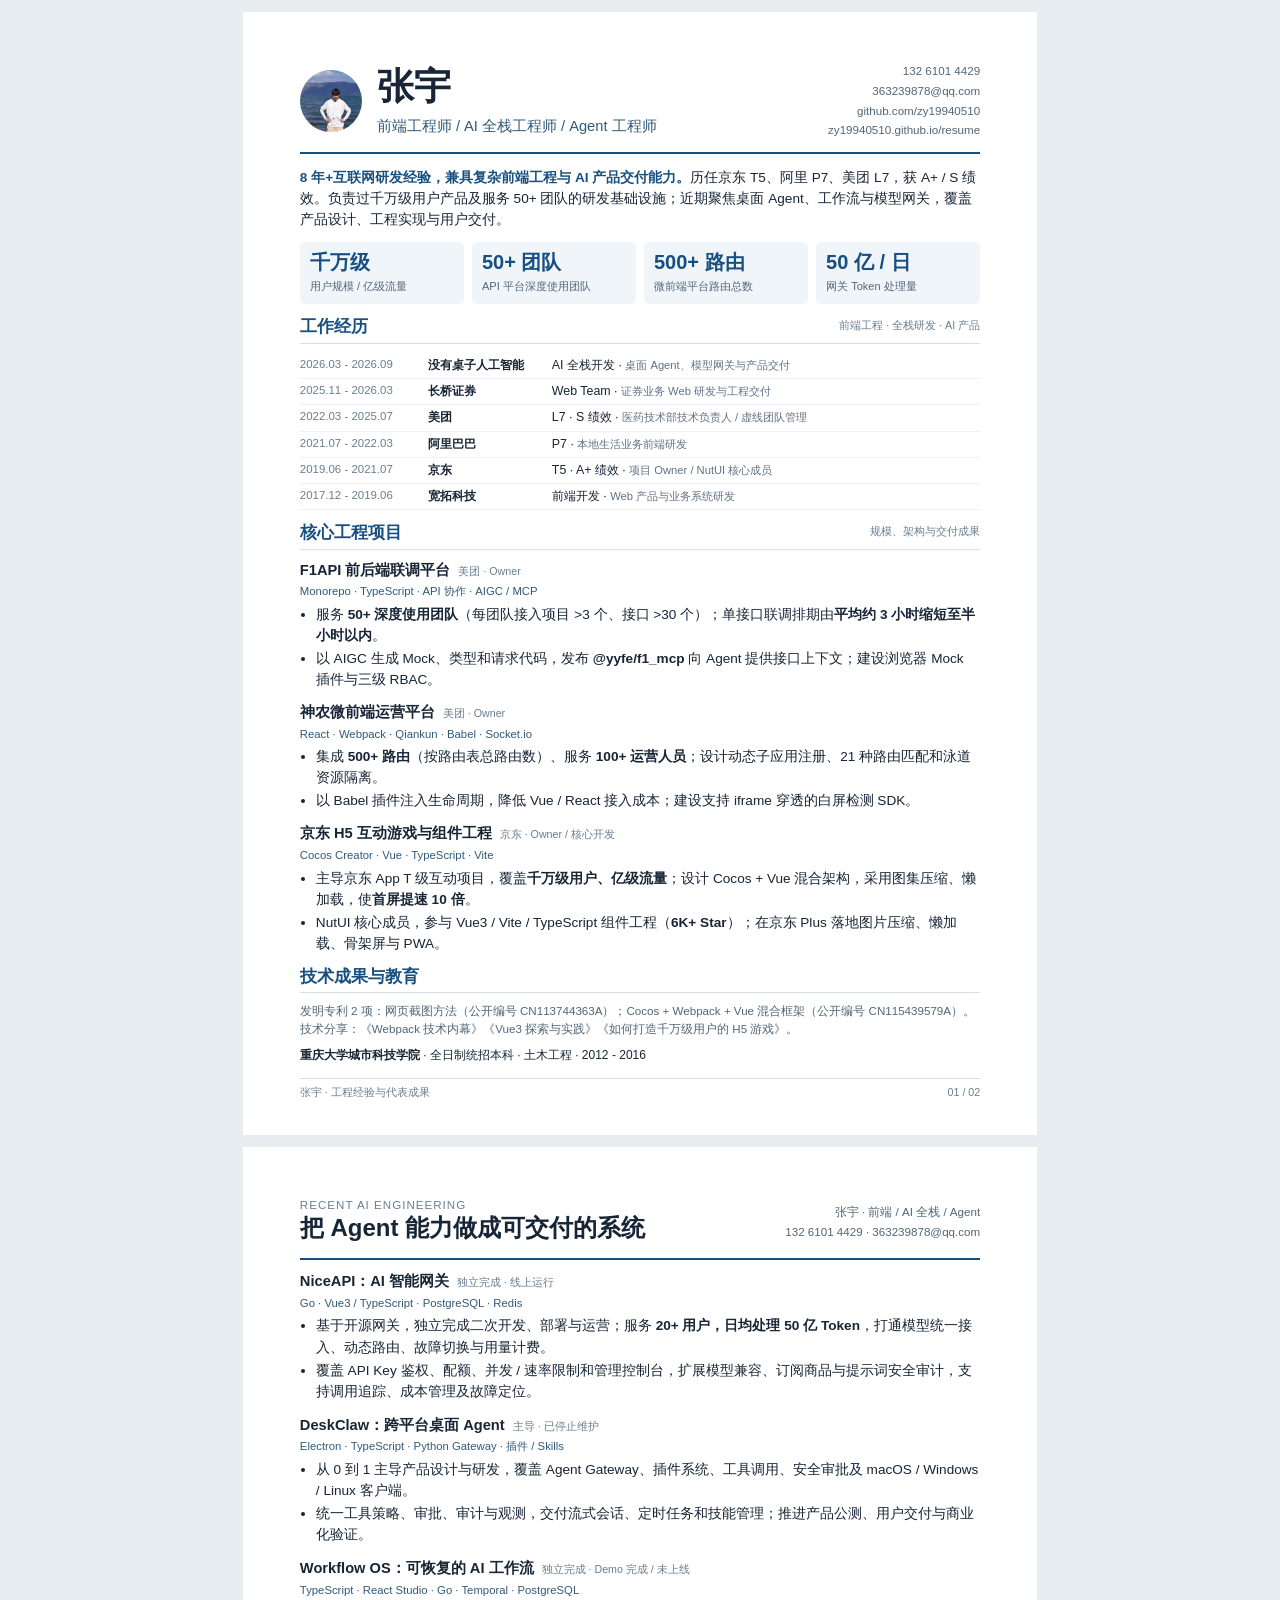
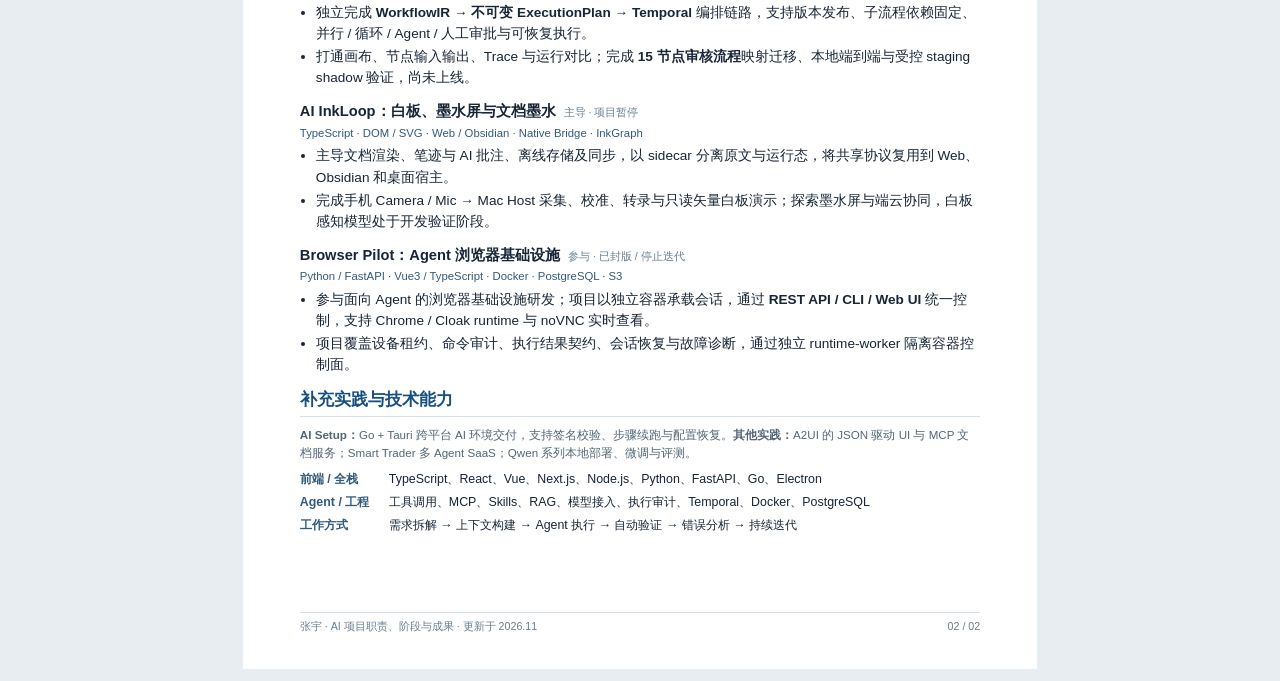
==== resume-print.html @ d7cc97cc "Update resume with confirmed AI project ownership and outcomes" ====
<!doctype html><html lang="zh-CN"><head><meta charset="utf-8"><meta name="viewport" content="width=device-width,initial-scale=1"><title>张宇｜前端 · AI全栈 · Agent 工程师</title><style>
@page{size:A4;margin:0}*{box-sizing:border-box}body{margin:0;background:#e8edf2;color:#172536;font-family:-apple-system,BlinkMacSystemFont,"PingFang SC","Microsoft YaHei",sans-serif;font-size:10.2pt;line-height:1.55}a{color:inherit;text-decoration:none}.page{width:210mm;height:297mm;padding:13mm 15mm 12mm;background:white;position:relative;margin:12px auto;overflow:hidden}header{display:flex;justify-content:space-between;align-items:center;border-bottom:2px solid #174f80;padding-bottom:12px}.identity{display:flex;align-items:center;gap:15px}.portrait{width:62px;height:62px;border-radius:50%;object-fit:cover}h1{font-size:28pt;line-height:1.2;margin:0 0 6px}header p{margin:0;color:#315a7b;font-size:11pt}.contacts{text-align:right;font-size:8.7pt;line-height:1.7;color:#526678}.summary{margin:13px 0 11px}.summary strong{color:#174f80}.metrics{display:grid;grid-template-columns:repeat(4,1fr);gap:8px;margin:12px 0}.metric{padding:8px 10px;border-radius:5px;background:#f0f5fa}.metric b{display:block;font-size:15pt;color:#174f80;line-height:1.25}.metric span{font-size:8.3pt;color:#526678}h2{font-size:12.5pt;color:#174f80;border-bottom:1px solid #d5e0e9;padding-bottom:5px;margin:12px 0 9px;line-height:1.3}h2 span{font-size:8pt;font-weight:400;float:right;color:#687e91;padding-top:3px}.career{width:100%;border-collapse:collapse;font-size:9.3pt}.career td{padding:3px 0;vertical-align:top;border-bottom:1px solid #eef2f6}.career td:first-child{width:128px;color:#687e91;font-size:8.6pt}.career td:nth-child(2){width:124px;font-weight:600}.career small{font-size:8.4pt;color:#617184}.project{margin:10px 0 12px;break-inside:avoid}.project h3{font-size:11pt;margin:0 0 3px;line-height:1.4}.tag{font-size:8pt;font-weight:400;color:#687e91;margin-left:8px}.stack{font-size:8.5pt;color:#315a7b;margin:1px 0 3px}ul{padding-left:16px;margin:3px 0 0}li{margin:2px 0}.note{font-size:8.7pt;color:#526678;margin:8px 0}.compact{margin-top:8px}.compact p{margin:3px 0}.footer{position:absolute;bottom:9mm;left:15mm;right:15mm;border-top:1px solid #d5e0e9;padding-top:5px;font-size:8pt;color:#687e91;display:flex;justify-content:space-between}.p2 header{padding-bottom:10px}.p2 h1{font-size:18pt}.p2 .project{margin:11px 0 13px}.p2 h2{margin-top:14px}.skillrow{display:flex;gap:10px;margin:4px 0;font-size:9.3pt}.skillrow b{min-width:79px;color:#315a7b}.label{font-size:8.7pt;letter-spacing:1px;color:#687e91}.education{font-size:9pt;margin:5px 0}@media print{body{background:white}.page{margin:0;break-after:page}.page:last-child{break-after:auto}}</style></head><body>
<section class="page"><header><div class="identity"><img class="portrait" src="assets/zhang-yu.jpg" alt="张宇"><div><h1>张宇</h1><p>前端工程师 / AI 全栈工程师 / Agent 工程师</p></div></div><div class="contacts">132 6101 4429<br>363239878@qq.com<br><a href="https://github.com/zy19940510">github.com/zy19940510</a><br><a href="https://zy19940510.github.io/resume">zy19940510.github.io/resume</a></div></header>
<p class="summary"><strong>8 年+互联网研发经验，兼具复杂前端工程与 AI 产品交付能力。</strong>历任京东 T5、阿里 P7、美团 L7，获 A+ / S 绩效。负责过千万级用户产品及服务 50+ 团队的研发基础设施；近期聚焦桌面 Agent、工作流与模型网关，覆盖产品设计、工程实现与用户交付。</p>
<div class="metrics"><div class="metric"><b>千万级</b><span>用户规模 / 亿级流量</span></div><div class="metric"><b>50+ 团队</b><span>API 平台深度使用团队</span></div><div class="metric"><b>500+ 路由</b><span>微前端平台路由总数</span></div><div class="metric"><b>50 亿 / 日</b><span>网关 Token 处理量</span></div></div>
<h2>工作经历 <span>前端工程 · 全栈研发 · AI 产品</span></h2><table class="career"><tr><td>2026.03 - 2026.09</td><td>没有桌子人工智能</td><td>AI 全栈开发 · <small>桌面 Agent、模型网关与产品交付</small></td></tr><tr><td>2025.11 - 2026.03</td><td>长桥证券</td><td>Web Team · <small>证券业务 Web 研发与工程交付</small></td></tr><tr><td>2022.03 - 2025.07</td><td>美团</td><td>L7 · S 绩效 · <small>医药技术部技术负责人 / 虚线团队管理</small></td></tr><tr><td>2021.07 - 2022.03</td><td>阿里巴巴</td><td>P7 · <small>本地生活业务前端研发</small></td></tr><tr><td>2019.06 - 2021.07</td><td>京东</td><td>T5 · A+ 绩效 · <small>项目 Owner / NutUI 核心成员</small></td></tr><tr><td>2017.12 - 2019.06</td><td>宽拓科技</td><td>前端开发 · <small>Web 产品与业务系统研发</small></td></tr></table>
<h2>核心工程项目 <span>规模、架构与交付成果</span></h2><article class="project"><h3>F1API 前后端联调平台<span class="tag">美团 · Owner</span></h3><p class="stack">Monorepo · TypeScript · API 协作 · AIGC / MCP</p><ul><li>服务 <b>50+ 深度使用团队</b>（每团队接入项目 >3 个、接口 >30 个）；单接口联调排期由<b>平均约 3 小时缩短至半小时以内</b>。</li><li>以 AIGC 生成 Mock、类型和请求代码，发布 <b>@yyfe/f1_mcp</b> 向 Agent 提供接口上下文；建设浏览器 Mock 插件与三级 RBAC。</li></ul></article><article class="project"><h3>神农微前端运营平台<span class="tag">美团 · Owner</span></h3><p class="stack">React · Webpack · Qiankun · Babel · Socket.io</p><ul><li>集成 <b>500+ 路由</b>（按路由表总路由数）、服务 <b>100+ 运营人员</b>；设计动态子应用注册、21 种路由匹配和泳道资源隔离。</li><li>以 Babel 插件注入生命周期，降低 Vue / React 接入成本；建设支持 iframe 穿透的白屏检测 SDK。</li></ul></article><article class="project"><h3>京东 H5 互动游戏与组件工程<span class="tag">京东 · Owner / 核心开发</span></h3><p class="stack">Cocos Creator · Vue · TypeScript · Vite</p><ul><li>主导京东 App T 级互动项目，覆盖<b>千万级用户、亿级流量</b>；设计 Cocos + Vue 混合架构，采用图集压缩、懒加载，使<b>首屏提速 10 倍</b>。</li><li>NutUI 核心成员，参与 Vue3 / Vite / TypeScript 组件工程（<b>6K+ Star</b>）；在京东 Plus 落地图片压缩、懒加载、骨架屏与 PWA。</li></ul></article>
<h2>技术成果与教育</h2><p class="note">发明专利 2 项：网页截图方法（公开编号 CN113744363A）；Cocos + Webpack + Vue 混合框架（公开编号 CN115439579A）。技术分享：《Webpack 技术内幕》《Vue3 探索与实践》《如何打造千万级用户的 H5 游戏》。</p><p class="education"><b>重庆大学城市科技学院</b> · 全日制统招本科 · 土木工程 · 2012 - 2016</p>
<footer class="footer"><span>张宇 · 工程经验与代表成果</span><span>01 / 02</span></footer></section>
<section class="page p2"><header><div><div class="label">RECENT AI ENGINEERING</div><h1>把 Agent 能力做成可交付的系统</h1></div><div class="contacts">张宇 · 前端 / AI 全栈 / Agent<br>132 6101 4429 · 363239878@qq.com</div></header>
<article class="project"><h3>NiceAPI：AI 智能网关<span class="tag">独立完成 · 线上运行</span></h3><p class="stack">Go · Vue3 / TypeScript · PostgreSQL · Redis</p><ul><li>基于开源网关，独立完成二次开发、部署与运营；服务 <b>20+ 用户，日均处理 50 亿 Token</b>，打通模型统一接入、动态路由、故障切换与用量计费。</li><li>覆盖 API Key 鉴权、配额、并发 / 速率限制和管理控制台，扩展模型兼容、订阅商品与提示词安全审计，支持调用追踪、成本管理及故障定位。</li></ul></article><article class="project"><h3>DeskClaw：跨平台桌面 Agent<span class="tag">主导 · 已停止维护</span></h3><p class="stack">Electron · TypeScript · Python Gateway · 插件 / Skills</p><ul><li>从 0 到 1 主导产品设计与研发，覆盖 Agent Gateway、插件系统、工具调用、安全审批及 macOS / Windows / Linux 客户端。</li><li>统一工具策略、审批、审计与观测，交付流式会话、定时任务和技能管理；推进产品公测、用户交付与商业化验证。</li></ul></article><article class="project"><h3>Workflow OS：可恢复的 AI 工作流<span class="tag">独立完成 · Demo 完成 / 未上线</span></h3><p class="stack">TypeScript · React Studio · Go · Temporal · PostgreSQL</p><ul><li>独立完成 <b>WorkflowIR → 不可变 ExecutionPlan → Temporal</b> 编排链路，支持版本发布、子流程依赖固定、并行 / 循环 / Agent / 人工审批与可恢复执行。</li><li>打通画布、节点输入输出、Trace 与运行对比；完成 <b>15 节点审核流程</b>映射迁移、本地端到端与受控 staging shadow 验证，尚未上线。</li></ul></article><article class="project"><h3>AI InkLoop：白板、墨水屏与文档墨水<span class="tag">主导 · 项目暂停</span></h3><p class="stack">TypeScript · DOM / SVG · Web / Obsidian · Native Bridge · InkGraph</p><ul><li>主导文档渲染、笔迹与 AI 批注、离线存储及同步，以 sidecar 分离原文与运行态，将共享协议复用到 Web、Obsidian 和桌面宿主。</li><li>完成手机 Camera / Mic → Mac Host 采集、校准、转录与只读矢量白板演示；探索墨水屏与端云协同，白板感知模型处于开发验证阶段。</li></ul></article><article class="project"><h3>Browser Pilot：Agent 浏览器基础设施<span class="tag">参与 · 已封版 / 停止迭代</span></h3><p class="stack">Python / FastAPI · Vue3 / TypeScript · Docker · PostgreSQL · S3</p><ul><li>参与面向 Agent 的浏览器基础设施研发；项目以独立容器承载会话，通过 <b>REST API / CLI / Web UI</b> 统一控制，支持 Chrome / Cloak runtime 与 noVNC 实时查看。</li><li>项目覆盖设备租约、命令审计、执行结果契约、会话恢复与故障诊断，通过独立 runtime-worker 隔离容器控制面。</li></ul></article>
<h2>补充实践与技术能力</h2><p class="note"><b>AI Setup：</b>Go + Tauri 跨平台 AI 环境交付，支持签名校验、步骤续跑与配置恢复。<b>其他实践：</b>A2UI 的 JSON 驱动 UI 与 MCP 文档服务；Smart Trader 多 Agent SaaS；Qwen 系列本地部署、微调与评测。</p>
<div class="skillrow"><b>前端 / 全栈</b><span>TypeScript、React、Vue、Next.js、Node.js、Python、FastAPI、Go、Electron</span></div><div class="skillrow"><b>Agent / 工程</b><span>工具调用、MCP、Skills、RAG、模型接入、执行审计、Temporal、Docker、PostgreSQL</span></div><div class="skillrow"><b>工作方式</b><span>需求拆解 → 上下文构建 → Agent 执行 → 自动验证 → 错误分析 → 持续迭代</span></div>
<footer class="footer"><span>张宇 · AI 项目职责、阶段与成果 · 更新于 2026.11</span><span>02 / 02</span></footer></section></body></html>
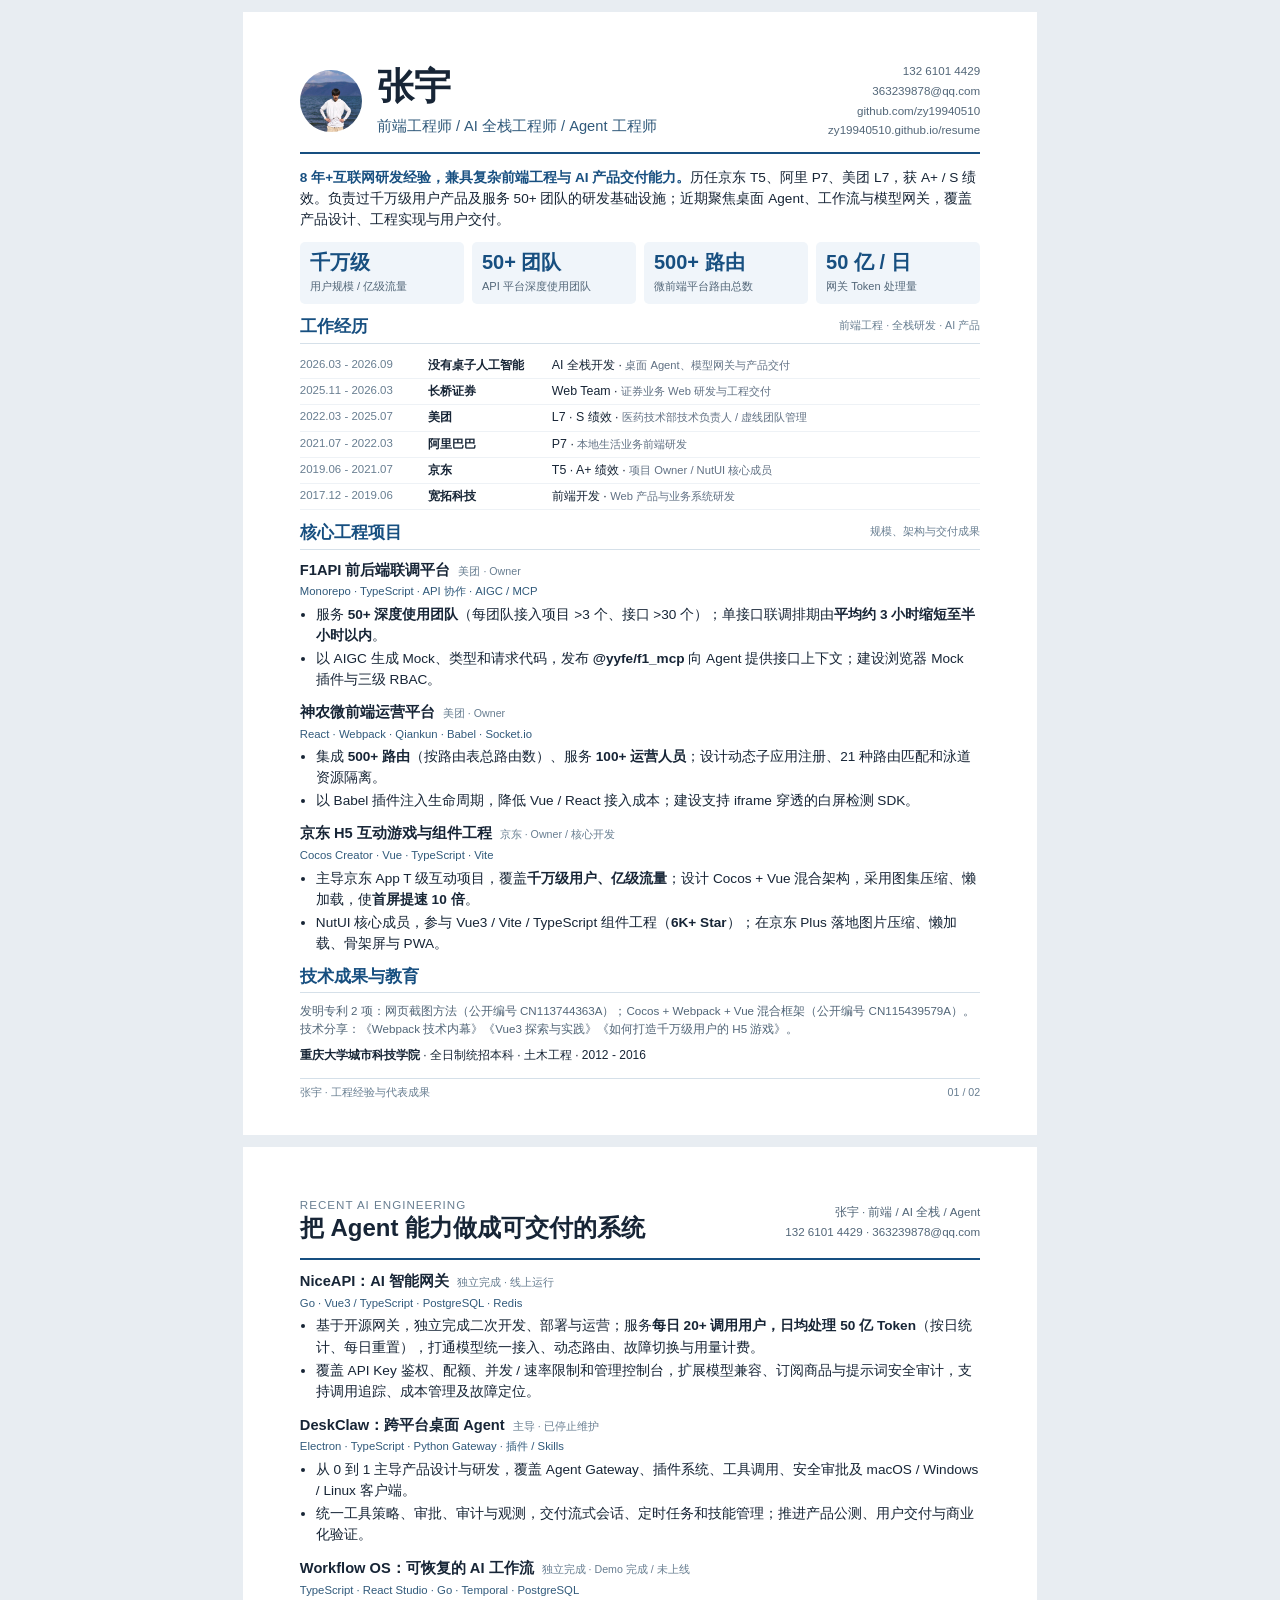
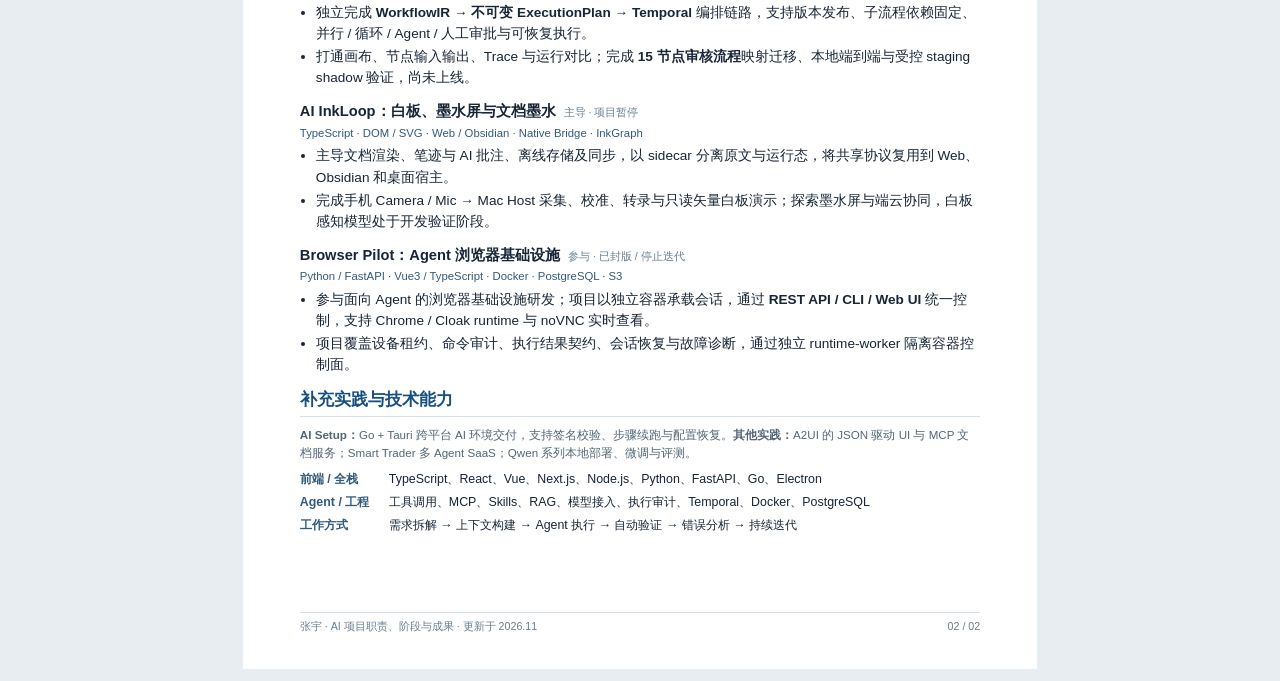
==== commit f37fbe31: "Clarify daily gateway traffic and active calling users" ====
--- a/resume-print.html
+++ b/resume-print.html
@@ -8,7 +8,7 @@
 <h2>技术成果与教育</h2><p class="note">发明专利 2 项：网页截图方法（公开编号 CN113744363A）；Cocos + Webpack + Vue 混合框架（公开编号 CN115439579A）。技术分享：《Webpack 技术内幕》《Vue3 探索与实践》《如何打造千万级用户的 H5 游戏》。</p><p class="education"><b>重庆大学城市科技学院</b> · 全日制统招本科 · 土木工程 · 2012 - 2016</p>
 <footer class="footer"><span>张宇 · 工程经验与代表成果</span><span>01 / 02</span></footer></section>
 <section class="page p2"><header><div><div class="label">RECENT AI ENGINEERING</div><h1>把 Agent 能力做成可交付的系统</h1></div><div class="contacts">张宇 · 前端 / AI 全栈 / Agent<br>132 6101 4429 · 363239878@qq.com</div></header>
-<article class="project"><h3>NiceAPI：AI 智能网关<span class="tag">独立完成 · 线上运行</span></h3><p class="stack">Go · Vue3 / TypeScript · PostgreSQL · Redis</p><ul><li>基于开源网关，独立完成二次开发、部署与运营；服务 <b>20+ 用户，日均处理 50 亿 Token</b>，打通模型统一接入、动态路由、故障切换与用量计费。</li><li>覆盖 API Key 鉴权、配额、并发 / 速率限制和管理控制台，扩展模型兼容、订阅商品与提示词安全审计，支持调用追踪、成本管理及故障定位。</li></ul></article><article class="project"><h3>DeskClaw：跨平台桌面 Agent<span class="tag">主导 · 已停止维护</span></h3><p class="stack">Electron · TypeScript · Python Gateway · 插件 / Skills</p><ul><li>从 0 到 1 主导产品设计与研发，覆盖 Agent Gateway、插件系统、工具调用、安全审批及 macOS / Windows / Linux 客户端。</li><li>统一工具策略、审批、审计与观测，交付流式会话、定时任务和技能管理；推进产品公测、用户交付与商业化验证。</li></ul></article><article class="project"><h3>Workflow OS：可恢复的 AI 工作流<span class="tag">独立完成 · Demo 完成 / 未上线</span></h3><p class="stack">TypeScript · React Studio · Go · Temporal · PostgreSQL</p><ul><li>独立完成 <b>WorkflowIR → 不可变 ExecutionPlan → Temporal</b> 编排链路，支持版本发布、子流程依赖固定、并行 / 循环 / Agent / 人工审批与可恢复执行。</li><li>打通画布、节点输入输出、Trace 与运行对比；完成 <b>15 节点审核流程</b>映射迁移、本地端到端与受控 staging shadow 验证，尚未上线。</li></ul></article><article class="project"><h3>AI InkLoop：白板、墨水屏与文档墨水<span class="tag">主导 · 项目暂停</span></h3><p class="stack">TypeScript · DOM / SVG · Web / Obsidian · Native Bridge · InkGraph</p><ul><li>主导文档渲染、笔迹与 AI 批注、离线存储及同步，以 sidecar 分离原文与运行态，将共享协议复用到 Web、Obsidian 和桌面宿主。</li><li>完成手机 Camera / Mic → Mac Host 采集、校准、转录与只读矢量白板演示；探索墨水屏与端云协同，白板感知模型处于开发验证阶段。</li></ul></article><article class="project"><h3>Browser Pilot：Agent 浏览器基础设施<span class="tag">参与 · 已封版 / 停止迭代</span></h3><p class="stack">Python / FastAPI · Vue3 / TypeScript · Docker · PostgreSQL · S3</p><ul><li>参与面向 Agent 的浏览器基础设施研发；项目以独立容器承载会话，通过 <b>REST API / CLI / Web UI</b> 统一控制，支持 Chrome / Cloak runtime 与 noVNC 实时查看。</li><li>项目覆盖设备租约、命令审计、执行结果契约、会话恢复与故障诊断，通过独立 runtime-worker 隔离容器控制面。</li></ul></article>
+<article class="project"><h3>NiceAPI：AI 智能网关<span class="tag">独立完成 · 线上运行</span></h3><p class="stack">Go · Vue3 / TypeScript · PostgreSQL · Redis</p><ul><li>基于开源网关，独立完成二次开发、部署与运营；服务<b>每日 20+ 调用用户，日均处理 50 亿 Token</b>（按日统计、每日重置），打通模型统一接入、动态路由、故障切换与用量计费。</li><li>覆盖 API Key 鉴权、配额、并发 / 速率限制和管理控制台，扩展模型兼容、订阅商品与提示词安全审计，支持调用追踪、成本管理及故障定位。</li></ul></article><article class="project"><h3>DeskClaw：跨平台桌面 Agent<span class="tag">主导 · 已停止维护</span></h3><p class="stack">Electron · TypeScript · Python Gateway · 插件 / Skills</p><ul><li>从 0 到 1 主导产品设计与研发，覆盖 Agent Gateway、插件系统、工具调用、安全审批及 macOS / Windows / Linux 客户端。</li><li>统一工具策略、审批、审计与观测，交付流式会话、定时任务和技能管理；推进产品公测、用户交付与商业化验证。</li></ul></article><article class="project"><h3>Workflow OS：可恢复的 AI 工作流<span class="tag">独立完成 · Demo 完成 / 未上线</span></h3><p class="stack">TypeScript · React Studio · Go · Temporal · PostgreSQL</p><ul><li>独立完成 <b>WorkflowIR → 不可变 ExecutionPlan → Temporal</b> 编排链路，支持版本发布、子流程依赖固定、并行 / 循环 / Agent / 人工审批与可恢复执行。</li><li>打通画布、节点输入输出、Trace 与运行对比；完成 <b>15 节点审核流程</b>映射迁移、本地端到端与受控 staging shadow 验证，尚未上线。</li></ul></article><article class="project"><h3>AI InkLoop：白板、墨水屏与文档墨水<span class="tag">主导 · 项目暂停</span></h3><p class="stack">TypeScript · DOM / SVG · Web / Obsidian · Native Bridge · InkGraph</p><ul><li>主导文档渲染、笔迹与 AI 批注、离线存储及同步，以 sidecar 分离原文与运行态，将共享协议复用到 Web、Obsidian 和桌面宿主。</li><li>完成手机 Camera / Mic → Mac Host 采集、校准、转录与只读矢量白板演示；探索墨水屏与端云协同，白板感知模型处于开发验证阶段。</li></ul></article><article class="project"><h3>Browser Pilot：Agent 浏览器基础设施<span class="tag">参与 · 已封版 / 停止迭代</span></h3><p class="stack">Python / FastAPI · Vue3 / TypeScript · Docker · PostgreSQL · S3</p><ul><li>参与面向 Agent 的浏览器基础设施研发；项目以独立容器承载会话，通过 <b>REST API / CLI / Web UI</b> 统一控制，支持 Chrome / Cloak runtime 与 noVNC 实时查看。</li><li>项目覆盖设备租约、命令审计、执行结果契约、会话恢复与故障诊断，通过独立 runtime-worker 隔离容器控制面。</li></ul></article>
 <h2>补充实践与技术能力</h2><p class="note"><b>AI Setup：</b>Go + Tauri 跨平台 AI 环境交付，支持签名校验、步骤续跑与配置恢复。<b>其他实践：</b>A2UI 的 JSON 驱动 UI 与 MCP 文档服务；Smart Trader 多 Agent SaaS；Qwen 系列本地部署、微调与评测。</p>
 <div class="skillrow"><b>前端 / 全栈</b><span>TypeScript、React、Vue、Next.js、Node.js、Python、FastAPI、Go、Electron</span></div><div class="skillrow"><b>Agent / 工程</b><span>工具调用、MCP、Skills、RAG、模型接入、执行审计、Temporal、Docker、PostgreSQL</span></div><div class="skillrow"><b>工作方式</b><span>需求拆解 → 上下文构建 → Agent 执行 → 自动验证 → 错误分析 → 持续迭代</span></div>
 <footer class="footer"><span>张宇 · AI 项目职责、阶段与成果 · 更新于 2026.11</span><span>02 / 02</span></footer></section></body></html>
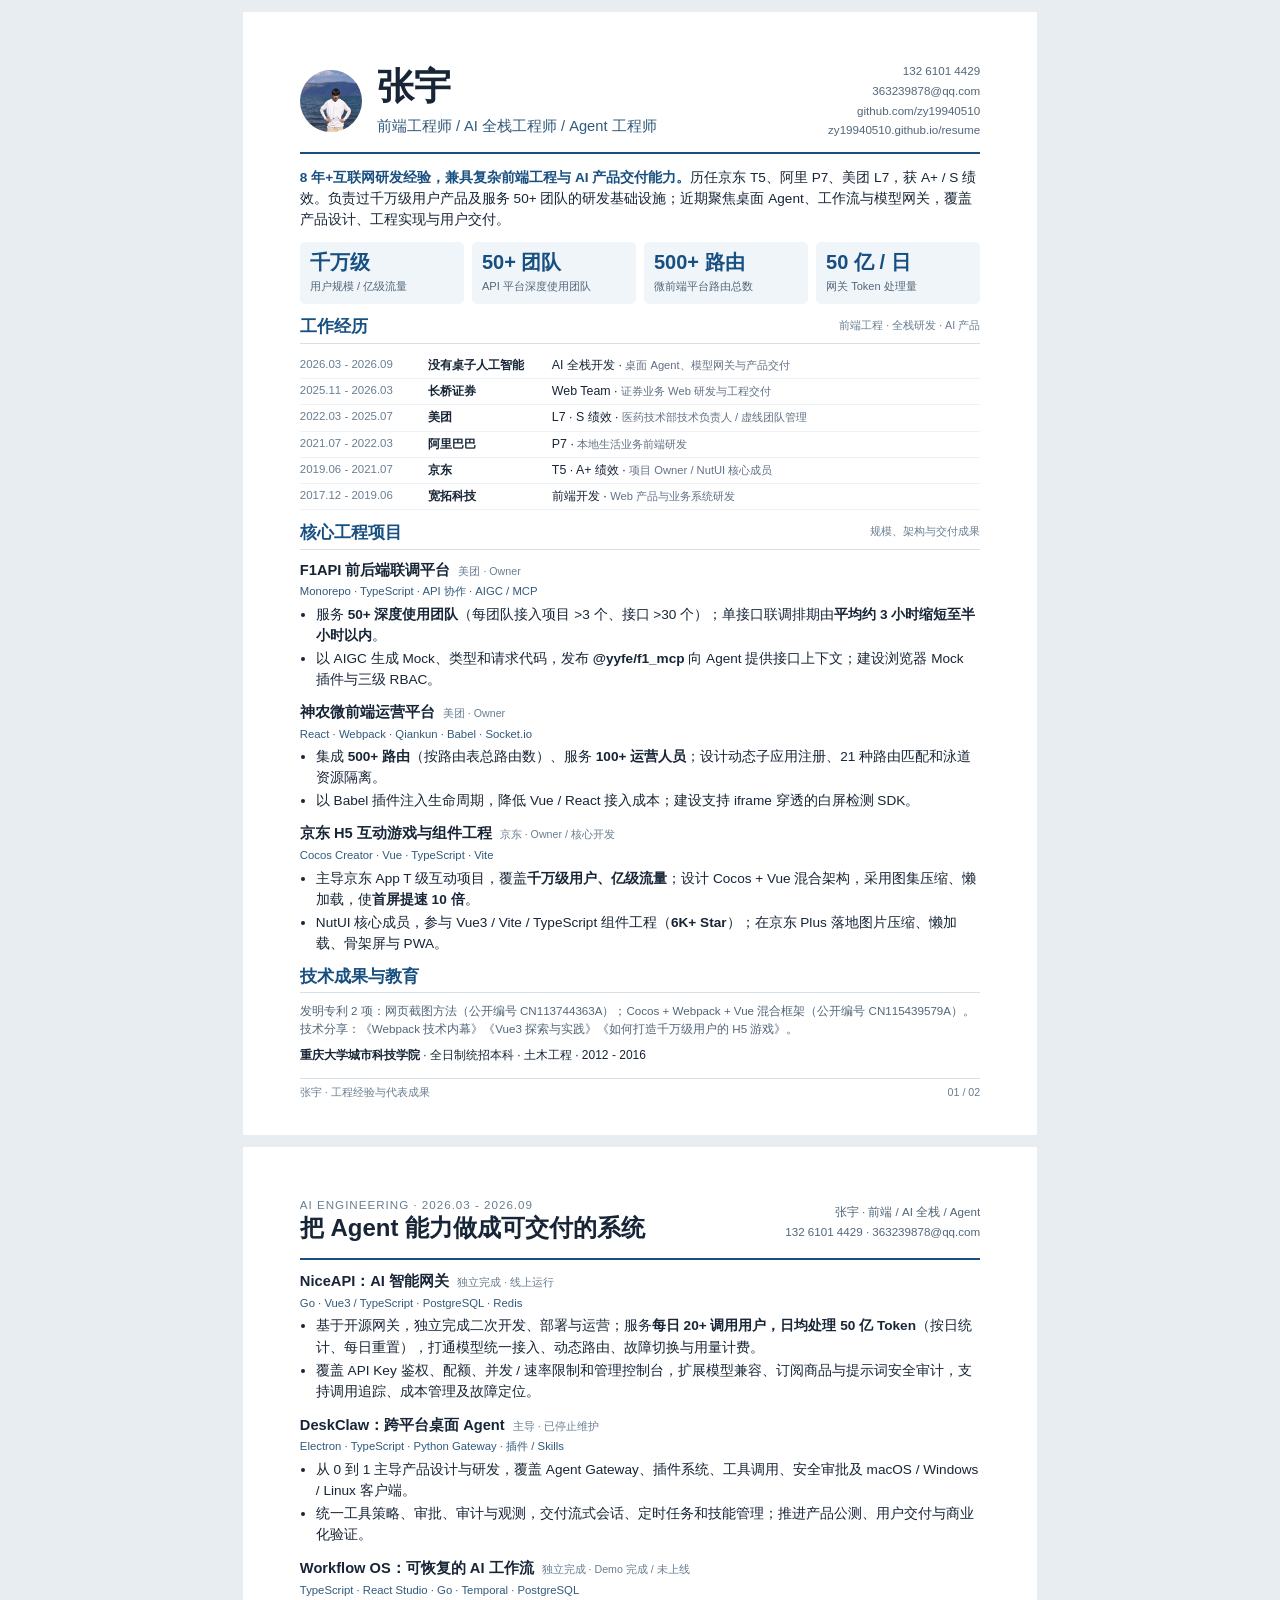
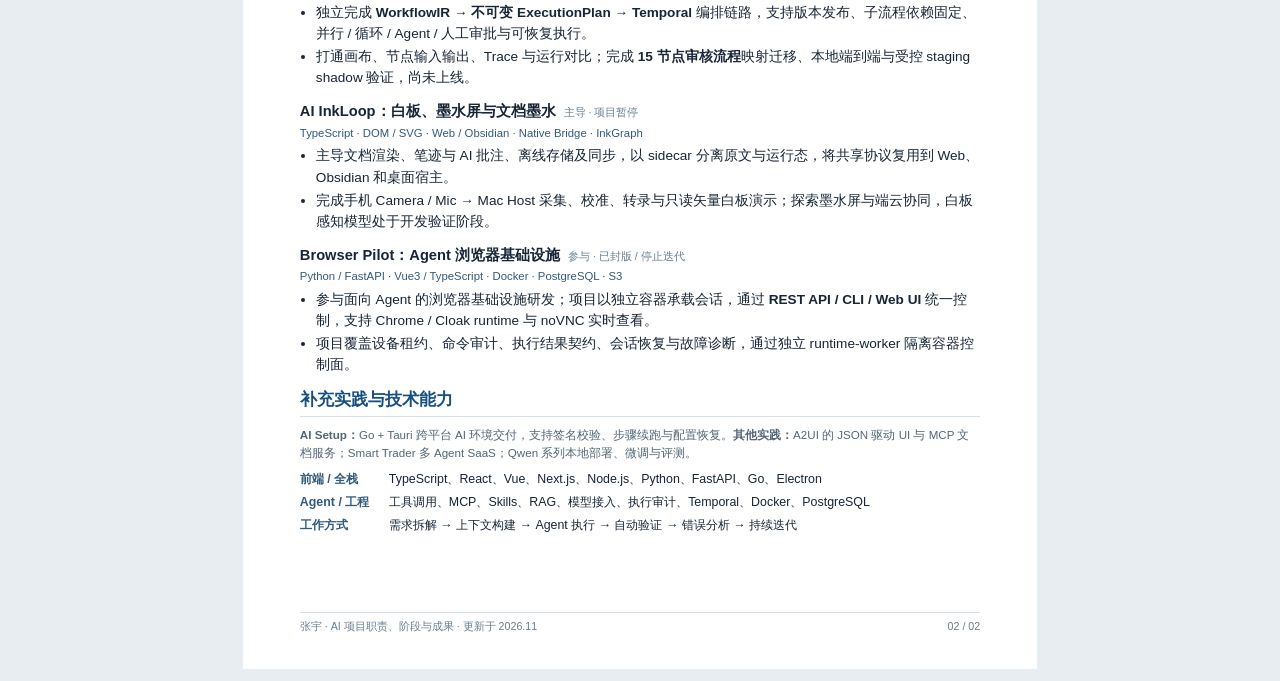
==== commit 8b13f3a3: "Record confirmed AI project development period" ====
--- a/resume-print.html
+++ b/resume-print.html
@@ -7,7 +7,7 @@
 <h2>核心工程项目 <span>规模、架构与交付成果</span></h2><article class="project"><h3>F1API 前后端联调平台<span class="tag">美团 · Owner</span></h3><p class="stack">Monorepo · TypeScript · API 协作 · AIGC / MCP</p><ul><li>服务 <b>50+ 深度使用团队</b>（每团队接入项目 >3 个、接口 >30 个）；单接口联调排期由<b>平均约 3 小时缩短至半小时以内</b>。</li><li>以 AIGC 生成 Mock、类型和请求代码，发布 <b>@yyfe/f1_mcp</b> 向 Agent 提供接口上下文；建设浏览器 Mock 插件与三级 RBAC。</li></ul></article><article class="project"><h3>神农微前端运营平台<span class="tag">美团 · Owner</span></h3><p class="stack">React · Webpack · Qiankun · Babel · Socket.io</p><ul><li>集成 <b>500+ 路由</b>（按路由表总路由数）、服务 <b>100+ 运营人员</b>；设计动态子应用注册、21 种路由匹配和泳道资源隔离。</li><li>以 Babel 插件注入生命周期，降低 Vue / React 接入成本；建设支持 iframe 穿透的白屏检测 SDK。</li></ul></article><article class="project"><h3>京东 H5 互动游戏与组件工程<span class="tag">京东 · Owner / 核心开发</span></h3><p class="stack">Cocos Creator · Vue · TypeScript · Vite</p><ul><li>主导京东 App T 级互动项目，覆盖<b>千万级用户、亿级流量</b>；设计 Cocos + Vue 混合架构，采用图集压缩、懒加载，使<b>首屏提速 10 倍</b>。</li><li>NutUI 核心成员，参与 Vue3 / Vite / TypeScript 组件工程（<b>6K+ Star</b>）；在京东 Plus 落地图片压缩、懒加载、骨架屏与 PWA。</li></ul></article>
 <h2>技术成果与教育</h2><p class="note">发明专利 2 项：网页截图方法（公开编号 CN113744363A）；Cocos + Webpack + Vue 混合框架（公开编号 CN115439579A）。技术分享：《Webpack 技术内幕》《Vue3 探索与实践》《如何打造千万级用户的 H5 游戏》。</p><p class="education"><b>重庆大学城市科技学院</b> · 全日制统招本科 · 土木工程 · 2012 - 2016</p>
 <footer class="footer"><span>张宇 · 工程经验与代表成果</span><span>01 / 02</span></footer></section>
-<section class="page p2"><header><div><div class="label">RECENT AI ENGINEERING</div><h1>把 Agent 能力做成可交付的系统</h1></div><div class="contacts">张宇 · 前端 / AI 全栈 / Agent<br>132 6101 4429 · 363239878@qq.com</div></header>
+<section class="page p2"><header><div><div class="label">AI ENGINEERING · 2026.03 - 2026.09</div><h1>把 Agent 能力做成可交付的系统</h1></div><div class="contacts">张宇 · 前端 / AI 全栈 / Agent<br>132 6101 4429 · 363239878@qq.com</div></header>
 <article class="project"><h3>NiceAPI：AI 智能网关<span class="tag">独立完成 · 线上运行</span></h3><p class="stack">Go · Vue3 / TypeScript · PostgreSQL · Redis</p><ul><li>基于开源网关，独立完成二次开发、部署与运营；服务<b>每日 20+ 调用用户，日均处理 50 亿 Token</b>（按日统计、每日重置），打通模型统一接入、动态路由、故障切换与用量计费。</li><li>覆盖 API Key 鉴权、配额、并发 / 速率限制和管理控制台，扩展模型兼容、订阅商品与提示词安全审计，支持调用追踪、成本管理及故障定位。</li></ul></article><article class="project"><h3>DeskClaw：跨平台桌面 Agent<span class="tag">主导 · 已停止维护</span></h3><p class="stack">Electron · TypeScript · Python Gateway · 插件 / Skills</p><ul><li>从 0 到 1 主导产品设计与研发，覆盖 Agent Gateway、插件系统、工具调用、安全审批及 macOS / Windows / Linux 客户端。</li><li>统一工具策略、审批、审计与观测，交付流式会话、定时任务和技能管理；推进产品公测、用户交付与商业化验证。</li></ul></article><article class="project"><h3>Workflow OS：可恢复的 AI 工作流<span class="tag">独立完成 · Demo 完成 / 未上线</span></h3><p class="stack">TypeScript · React Studio · Go · Temporal · PostgreSQL</p><ul><li>独立完成 <b>WorkflowIR → 不可变 ExecutionPlan → Temporal</b> 编排链路，支持版本发布、子流程依赖固定、并行 / 循环 / Agent / 人工审批与可恢复执行。</li><li>打通画布、节点输入输出、Trace 与运行对比；完成 <b>15 节点审核流程</b>映射迁移、本地端到端与受控 staging shadow 验证，尚未上线。</li></ul></article><article class="project"><h3>AI InkLoop：白板、墨水屏与文档墨水<span class="tag">主导 · 项目暂停</span></h3><p class="stack">TypeScript · DOM / SVG · Web / Obsidian · Native Bridge · InkGraph</p><ul><li>主导文档渲染、笔迹与 AI 批注、离线存储及同步，以 sidecar 分离原文与运行态，将共享协议复用到 Web、Obsidian 和桌面宿主。</li><li>完成手机 Camera / Mic → Mac Host 采集、校准、转录与只读矢量白板演示；探索墨水屏与端云协同，白板感知模型处于开发验证阶段。</li></ul></article><article class="project"><h3>Browser Pilot：Agent 浏览器基础设施<span class="tag">参与 · 已封版 / 停止迭代</span></h3><p class="stack">Python / FastAPI · Vue3 / TypeScript · Docker · PostgreSQL · S3</p><ul><li>参与面向 Agent 的浏览器基础设施研发；项目以独立容器承载会话，通过 <b>REST API / CLI / Web UI</b> 统一控制，支持 Chrome / Cloak runtime 与 noVNC 实时查看。</li><li>项目覆盖设备租约、命令审计、执行结果契约、会话恢复与故障诊断，通过独立 runtime-worker 隔离容器控制面。</li></ul></article>
 <h2>补充实践与技术能力</h2><p class="note"><b>AI Setup：</b>Go + Tauri 跨平台 AI 环境交付，支持签名校验、步骤续跑与配置恢复。<b>其他实践：</b>A2UI 的 JSON 驱动 UI 与 MCP 文档服务；Smart Trader 多 Agent SaaS；Qwen 系列本地部署、微调与评测。</p>
 <div class="skillrow"><b>前端 / 全栈</b><span>TypeScript、React、Vue、Next.js、Node.js、Python、FastAPI、Go、Electron</span></div><div class="skillrow"><b>Agent / 工程</b><span>工具调用、MCP、Skills、RAG、模型接入、执行审计、Temporal、Docker、PostgreSQL</span></div><div class="skillrow"><b>工作方式</b><span>需求拆解 → 上下文构建 → Agent 执行 → 自动验证 → 错误分析 → 持续迭代</span></div>
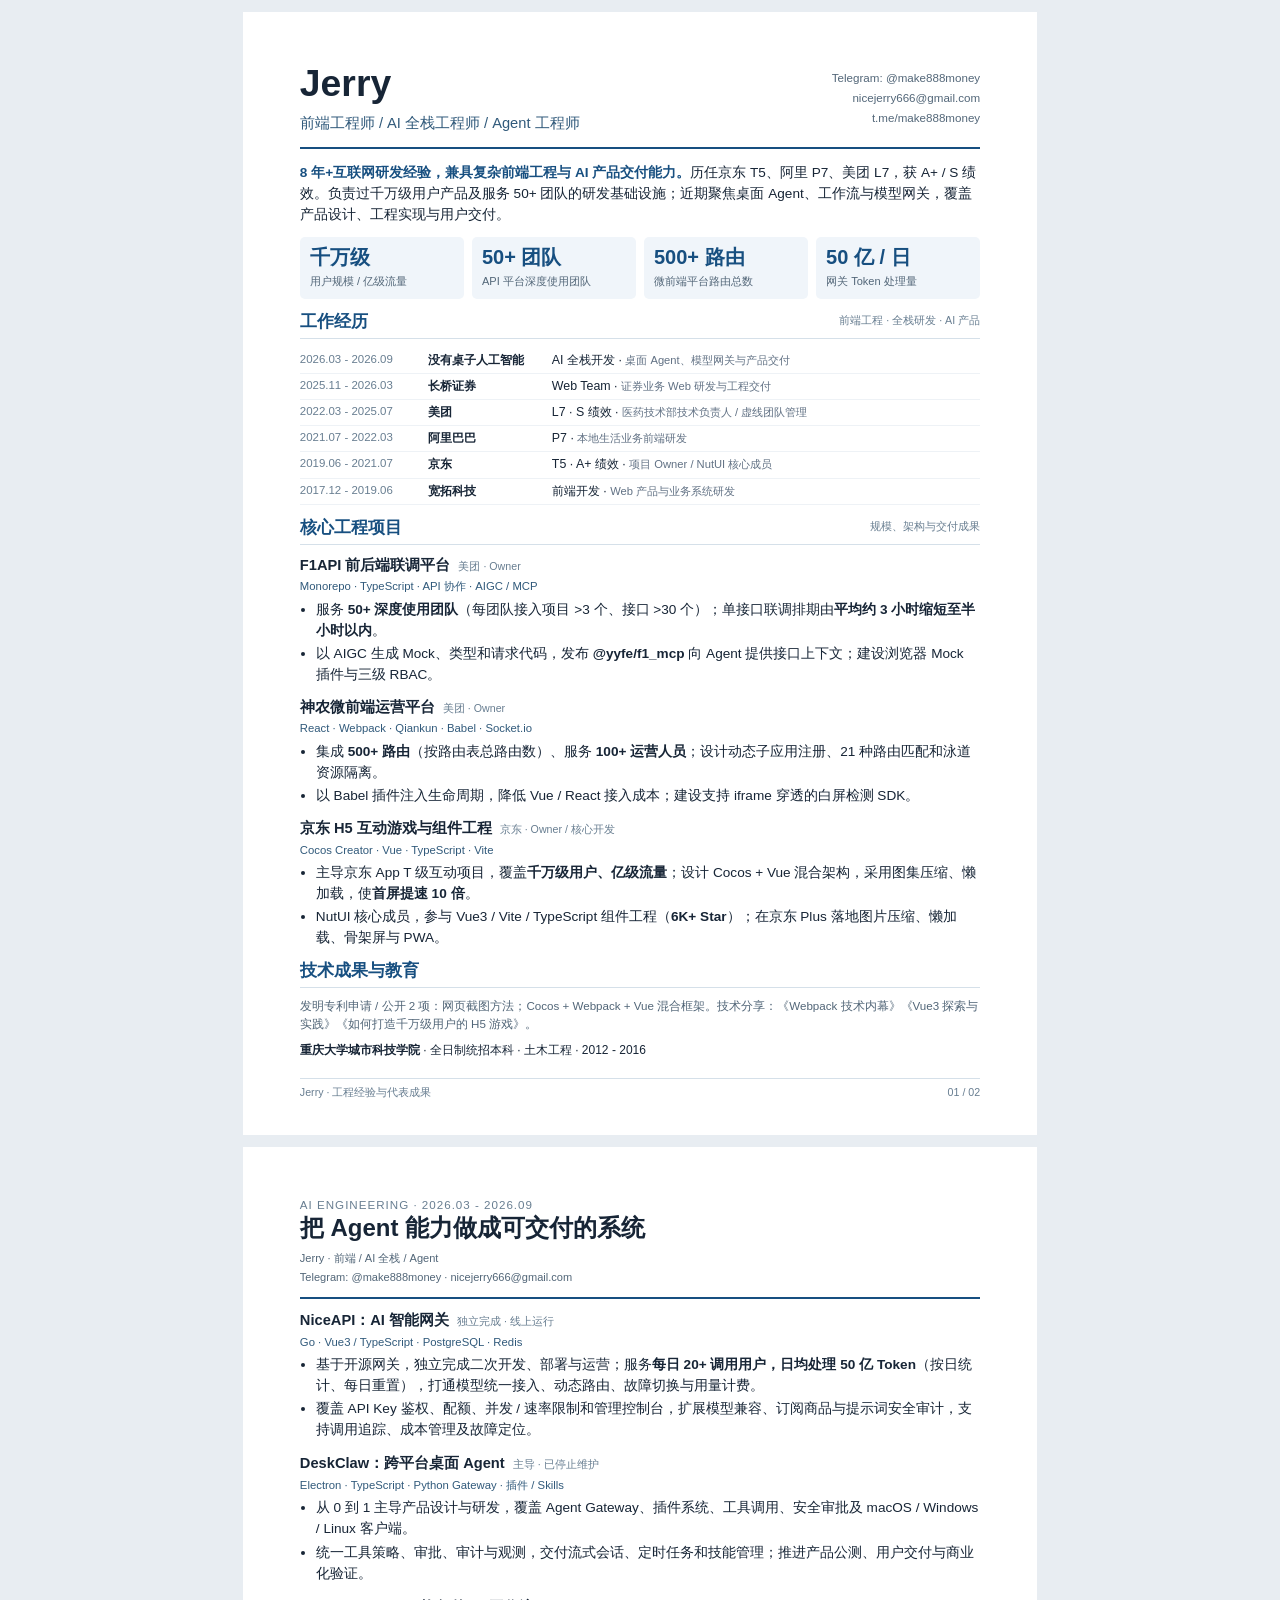
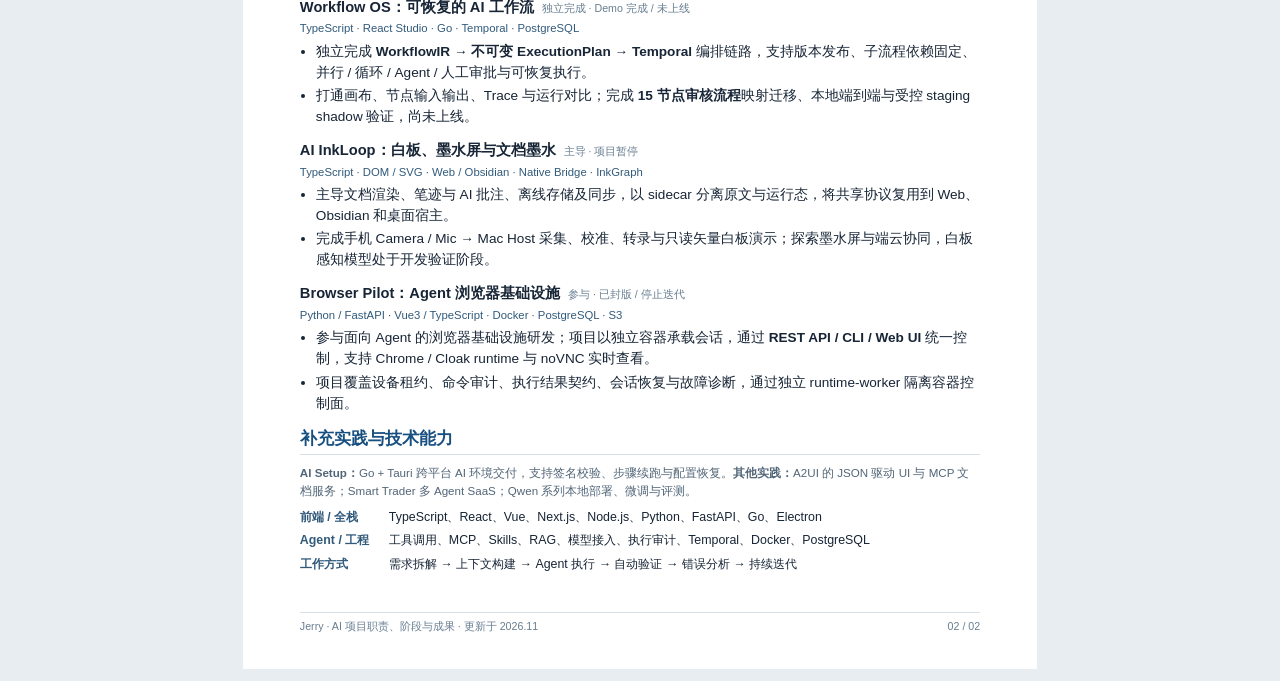
==== commit 8082059f: "Publish bilingual resumes with privacy-conscious contact details" ====
--- a/resume-print.html
+++ b/resume-print.html
@@ -1,14 +1,14 @@
-<!doctype html><html lang="zh-CN"><head><meta charset="utf-8"><meta name="viewport" content="width=device-width,initial-scale=1"><title>张宇｜前端 · AI全栈 · Agent 工程师</title><style>
-@page{size:A4;margin:0}*{box-sizing:border-box}body{margin:0;background:#e8edf2;color:#172536;font-family:-apple-system,BlinkMacSystemFont,"PingFang SC","Microsoft YaHei",sans-serif;font-size:10.2pt;line-height:1.55}a{color:inherit;text-decoration:none}.page{width:210mm;height:297mm;padding:13mm 15mm 12mm;background:white;position:relative;margin:12px auto;overflow:hidden}header{display:flex;justify-content:space-between;align-items:center;border-bottom:2px solid #174f80;padding-bottom:12px}.identity{display:flex;align-items:center;gap:15px}.portrait{width:62px;height:62px;border-radius:50%;object-fit:cover}h1{font-size:28pt;line-height:1.2;margin:0 0 6px}header p{margin:0;color:#315a7b;font-size:11pt}.contacts{text-align:right;font-size:8.7pt;line-height:1.7;color:#526678}.summary{margin:13px 0 11px}.summary strong{color:#174f80}.metrics{display:grid;grid-template-columns:repeat(4,1fr);gap:8px;margin:12px 0}.metric{padding:8px 10px;border-radius:5px;background:#f0f5fa}.metric b{display:block;font-size:15pt;color:#174f80;line-height:1.25}.metric span{font-size:8.3pt;color:#526678}h2{font-size:12.5pt;color:#174f80;border-bottom:1px solid #d5e0e9;padding-bottom:5px;margin:12px 0 9px;line-height:1.3}h2 span{font-size:8pt;font-weight:400;float:right;color:#687e91;padding-top:3px}.career{width:100%;border-collapse:collapse;font-size:9.3pt}.career td{padding:3px 0;vertical-align:top;border-bottom:1px solid #eef2f6}.career td:first-child{width:128px;color:#687e91;font-size:8.6pt}.career td:nth-child(2){width:124px;font-weight:600}.career small{font-size:8.4pt;color:#617184}.project{margin:10px 0 12px;break-inside:avoid}.project h3{font-size:11pt;margin:0 0 3px;line-height:1.4}.tag{font-size:8pt;font-weight:400;color:#687e91;margin-left:8px}.stack{font-size:8.5pt;color:#315a7b;margin:1px 0 3px}ul{padding-left:16px;margin:3px 0 0}li{margin:2px 0}.note{font-size:8.7pt;color:#526678;margin:8px 0}.compact{margin-top:8px}.compact p{margin:3px 0}.footer{position:absolute;bottom:9mm;left:15mm;right:15mm;border-top:1px solid #d5e0e9;padding-top:5px;font-size:8pt;color:#687e91;display:flex;justify-content:space-between}.p2 header{padding-bottom:10px}.p2 h1{font-size:18pt}.p2 .project{margin:11px 0 13px}.p2 h2{margin-top:14px}.skillrow{display:flex;gap:10px;margin:4px 0;font-size:9.3pt}.skillrow b{min-width:79px;color:#315a7b}.label{font-size:8.7pt;letter-spacing:1px;color:#687e91}.education{font-size:9pt;margin:5px 0}@media print{body{background:white}.page{margin:0;break-after:page}.page:last-child{break-after:auto}}</style></head><body>
-<section class="page"><header><div class="identity"><img class="portrait" src="assets/zhang-yu.jpg" alt="张宇"><div><h1>张宇</h1><p>前端工程师 / AI 全栈工程师 / Agent 工程师</p></div></div><div class="contacts">132 6101 4429<br>363239878@qq.com<br><a href="https://github.com/zy19940510">github.com/zy19940510</a><br><a href="https://zy19940510.github.io/resume">zy19940510.github.io/resume</a></div></header>
+<!doctype html><html lang="zh-CN"><head><meta charset="utf-8"><meta name="viewport" content="width=device-width,initial-scale=1"><title>Jerry | 中文投递简历</title><style>
+@page{size:A4;margin:0}*{box-sizing:border-box}body{margin:0;background:#e8edf2;color:#172536;font-family:-apple-system,BlinkMacSystemFont,"PingFang SC","Microsoft YaHei",sans-serif;font-size:10.2pt;line-height:1.55}a{color:inherit;text-decoration:none}.page{width:210mm;height:297mm;padding:13mm 15mm 12mm;background:white;position:relative;margin:12px auto;overflow:hidden}header{display:flex;justify-content:space-between;align-items:center;border-bottom:2px solid #174f80;padding-bottom:12px}.identity{display:flex;align-items:center;gap:15px}.portrait{width:62px;height:62px;border-radius:50%;object-fit:cover}h1{font-size:28pt;line-height:1.2;margin:0 0 6px}header p{margin:0;color:#315a7b;font-size:11pt}.contacts{text-align:right;font-size:8.7pt;line-height:1.7;color:#526678}.summary{margin:13px 0 11px}.summary strong{color:#174f80}.metrics{display:grid;grid-template-columns:repeat(4,1fr);gap:8px;margin:12px 0}.metric{padding:8px 10px;border-radius:5px;background:#f0f5fa}.metric b{display:block;font-size:15pt;color:#174f80;line-height:1.25}.metric span{font-size:8.3pt;color:#526678}h2{font-size:12.5pt;color:#174f80;border-bottom:1px solid #d5e0e9;padding-bottom:5px;margin:12px 0 9px;line-height:1.3}h2 span{font-size:8pt;font-weight:400;float:right;color:#687e91;padding-top:3px}.career{width:100%;border-collapse:collapse;font-size:9.3pt}.career td{padding:3px 0;vertical-align:top;border-bottom:1px solid #eef2f6}.career td:first-child{width:128px;color:#687e91;font-size:8.6pt}.career td:nth-child(2){width:124px;font-weight:600}.career small{font-size:8.4pt;color:#617184}.project{margin:10px 0 12px;break-inside:avoid}.project h3{font-size:11pt;margin:0 0 3px;line-height:1.4}.tag{font-size:8pt;font-weight:400;color:#687e91;margin-left:8px}.stack{font-size:8.5pt;color:#315a7b;margin:1px 0 3px}ul{padding-left:16px;margin:3px 0 0}li{margin:2px 0}.note{font-size:8.7pt;color:#526678;margin:8px 0}.compact{margin-top:8px}.compact p{margin:3px 0}.footer{position:absolute;bottom:9mm;left:15mm;right:15mm;border-top:1px solid #d5e0e9;padding-top:5px;font-size:8pt;color:#687e91;display:flex;justify-content:space-between}.p2 header{padding-bottom:10px}.p2 h1{font-size:18pt}.p2 .project{margin:11px 0 13px}.p2 h2{margin-top:14px}.skillrow{display:flex;gap:10px;margin:4px 0;font-size:9.3pt}.skillrow b{min-width:79px;color:#315a7b}.label{font-size:8.7pt;letter-spacing:1px;color:#687e91}.education{font-size:9pt;margin:5px 0}@media print{body{background:white}.page{margin:0;break-after:page}.page:last-child{break-after:auto}}.p2 header{display:block}.p2 header .contacts{text-align:left;margin-top:7px;font-size:8.3pt}</style></head><body>
+<section class="page"><header><div class="identity"><div><h1>Jerry</h1><p>前端工程师 / AI 全栈工程师 / Agent 工程师</p></div></div><div class="contacts">Telegram: @make888money<br>nicejerry666@gmail.com<br><a href="https://t.me/make888money">t.me/make888money</a><br></div></header>
 <p class="summary"><strong>8 年+互联网研发经验，兼具复杂前端工程与 AI 产品交付能力。</strong>历任京东 T5、阿里 P7、美团 L7，获 A+ / S 绩效。负责过千万级用户产品及服务 50+ 团队的研发基础设施；近期聚焦桌面 Agent、工作流与模型网关，覆盖产品设计、工程实现与用户交付。</p>
 <div class="metrics"><div class="metric"><b>千万级</b><span>用户规模 / 亿级流量</span></div><div class="metric"><b>50+ 团队</b><span>API 平台深度使用团队</span></div><div class="metric"><b>500+ 路由</b><span>微前端平台路由总数</span></div><div class="metric"><b>50 亿 / 日</b><span>网关 Token 处理量</span></div></div>
 <h2>工作经历 <span>前端工程 · 全栈研发 · AI 产品</span></h2><table class="career"><tr><td>2026.03 - 2026.09</td><td>没有桌子人工智能</td><td>AI 全栈开发 · <small>桌面 Agent、模型网关与产品交付</small></td></tr><tr><td>2025.11 - 2026.03</td><td>长桥证券</td><td>Web Team · <small>证券业务 Web 研发与工程交付</small></td></tr><tr><td>2022.03 - 2025.07</td><td>美团</td><td>L7 · S 绩效 · <small>医药技术部技术负责人 / 虚线团队管理</small></td></tr><tr><td>2021.07 - 2022.03</td><td>阿里巴巴</td><td>P7 · <small>本地生活业务前端研发</small></td></tr><tr><td>2019.06 - 2021.07</td><td>京东</td><td>T5 · A+ 绩效 · <small>项目 Owner / NutUI 核心成员</small></td></tr><tr><td>2017.12 - 2019.06</td><td>宽拓科技</td><td>前端开发 · <small>Web 产品与业务系统研发</small></td></tr></table>
 <h2>核心工程项目 <span>规模、架构与交付成果</span></h2><article class="project"><h3>F1API 前后端联调平台<span class="tag">美团 · Owner</span></h3><p class="stack">Monorepo · TypeScript · API 协作 · AIGC / MCP</p><ul><li>服务 <b>50+ 深度使用团队</b>（每团队接入项目 >3 个、接口 >30 个）；单接口联调排期由<b>平均约 3 小时缩短至半小时以内</b>。</li><li>以 AIGC 生成 Mock、类型和请求代码，发布 <b>@yyfe/f1_mcp</b> 向 Agent 提供接口上下文；建设浏览器 Mock 插件与三级 RBAC。</li></ul></article><article class="project"><h3>神农微前端运营平台<span class="tag">美团 · Owner</span></h3><p class="stack">React · Webpack · Qiankun · Babel · Socket.io</p><ul><li>集成 <b>500+ 路由</b>（按路由表总路由数）、服务 <b>100+ 运营人员</b>；设计动态子应用注册、21 种路由匹配和泳道资源隔离。</li><li>以 Babel 插件注入生命周期，降低 Vue / React 接入成本；建设支持 iframe 穿透的白屏检测 SDK。</li></ul></article><article class="project"><h3>京东 H5 互动游戏与组件工程<span class="tag">京东 · Owner / 核心开发</span></h3><p class="stack">Cocos Creator · Vue · TypeScript · Vite</p><ul><li>主导京东 App T 级互动项目，覆盖<b>千万级用户、亿级流量</b>；设计 Cocos + Vue 混合架构，采用图集压缩、懒加载，使<b>首屏提速 10 倍</b>。</li><li>NutUI 核心成员，参与 Vue3 / Vite / TypeScript 组件工程（<b>6K+ Star</b>）；在京东 Plus 落地图片压缩、懒加载、骨架屏与 PWA。</li></ul></article>
-<h2>技术成果与教育</h2><p class="note">发明专利 2 项：网页截图方法（公开编号 CN113744363A）；Cocos + Webpack + Vue 混合框架（公开编号 CN115439579A）。技术分享：《Webpack 技术内幕》《Vue3 探索与实践》《如何打造千万级用户的 H5 游戏》。</p><p class="education"><b>重庆大学城市科技学院</b> · 全日制统招本科 · 土木工程 · 2012 - 2016</p>
-<footer class="footer"><span>张宇 · 工程经验与代表成果</span><span>01 / 02</span></footer></section>
-<section class="page p2"><header><div><div class="label">AI ENGINEERING · 2026.03 - 2026.09</div><h1>把 Agent 能力做成可交付的系统</h1></div><div class="contacts">张宇 · 前端 / AI 全栈 / Agent<br>132 6101 4429 · 363239878@qq.com</div></header>
+<h2>技术成果与教育</h2><p class="note">发明专利申请 / 公开 2 项：网页截图方法；Cocos + Webpack + Vue 混合框架。技术分享：《Webpack 技术内幕》《Vue3 探索与实践》《如何打造千万级用户的 H5 游戏》。</p><p class="education"><b>重庆大学城市科技学院</b> · 全日制统招本科 · 土木工程 · 2012 - 2016</p>
+<footer class="footer"><span>Jerry · 工程经验与代表成果</span><span>01 / 02</span></footer></section>
+<section class="page p2"><header><div><div class="label">AI ENGINEERING · 2026.03 - 2026.09</div><h1>把 Agent 能力做成可交付的系统</h1></div><div class="contacts">Jerry · 前端 / AI 全栈 / Agent<br>Telegram: @make888money · nicejerry666@gmail.com</div></header>
 <article class="project"><h3>NiceAPI：AI 智能网关<span class="tag">独立完成 · 线上运行</span></h3><p class="stack">Go · Vue3 / TypeScript · PostgreSQL · Redis</p><ul><li>基于开源网关，独立完成二次开发、部署与运营；服务<b>每日 20+ 调用用户，日均处理 50 亿 Token</b>（按日统计、每日重置），打通模型统一接入、动态路由、故障切换与用量计费。</li><li>覆盖 API Key 鉴权、配额、并发 / 速率限制和管理控制台，扩展模型兼容、订阅商品与提示词安全审计，支持调用追踪、成本管理及故障定位。</li></ul></article><article class="project"><h3>DeskClaw：跨平台桌面 Agent<span class="tag">主导 · 已停止维护</span></h3><p class="stack">Electron · TypeScript · Python Gateway · 插件 / Skills</p><ul><li>从 0 到 1 主导产品设计与研发，覆盖 Agent Gateway、插件系统、工具调用、安全审批及 macOS / Windows / Linux 客户端。</li><li>统一工具策略、审批、审计与观测，交付流式会话、定时任务和技能管理；推进产品公测、用户交付与商业化验证。</li></ul></article><article class="project"><h3>Workflow OS：可恢复的 AI 工作流<span class="tag">独立完成 · Demo 完成 / 未上线</span></h3><p class="stack">TypeScript · React Studio · Go · Temporal · PostgreSQL</p><ul><li>独立完成 <b>WorkflowIR → 不可变 ExecutionPlan → Temporal</b> 编排链路，支持版本发布、子流程依赖固定、并行 / 循环 / Agent / 人工审批与可恢复执行。</li><li>打通画布、节点输入输出、Trace 与运行对比；完成 <b>15 节点审核流程</b>映射迁移、本地端到端与受控 staging shadow 验证，尚未上线。</li></ul></article><article class="project"><h3>AI InkLoop：白板、墨水屏与文档墨水<span class="tag">主导 · 项目暂停</span></h3><p class="stack">TypeScript · DOM / SVG · Web / Obsidian · Native Bridge · InkGraph</p><ul><li>主导文档渲染、笔迹与 AI 批注、离线存储及同步，以 sidecar 分离原文与运行态，将共享协议复用到 Web、Obsidian 和桌面宿主。</li><li>完成手机 Camera / Mic → Mac Host 采集、校准、转录与只读矢量白板演示；探索墨水屏与端云协同，白板感知模型处于开发验证阶段。</li></ul></article><article class="project"><h3>Browser Pilot：Agent 浏览器基础设施<span class="tag">参与 · 已封版 / 停止迭代</span></h3><p class="stack">Python / FastAPI · Vue3 / TypeScript · Docker · PostgreSQL · S3</p><ul><li>参与面向 Agent 的浏览器基础设施研发；项目以独立容器承载会话，通过 <b>REST API / CLI / Web UI</b> 统一控制，支持 Chrome / Cloak runtime 与 noVNC 实时查看。</li><li>项目覆盖设备租约、命令审计、执行结果契约、会话恢复与故障诊断，通过独立 runtime-worker 隔离容器控制面。</li></ul></article>
 <h2>补充实践与技术能力</h2><p class="note"><b>AI Setup：</b>Go + Tauri 跨平台 AI 环境交付，支持签名校验、步骤续跑与配置恢复。<b>其他实践：</b>A2UI 的 JSON 驱动 UI 与 MCP 文档服务；Smart Trader 多 Agent SaaS；Qwen 系列本地部署、微调与评测。</p>
 <div class="skillrow"><b>前端 / 全栈</b><span>TypeScript、React、Vue、Next.js、Node.js、Python、FastAPI、Go、Electron</span></div><div class="skillrow"><b>Agent / 工程</b><span>工具调用、MCP、Skills、RAG、模型接入、执行审计、Temporal、Docker、PostgreSQL</span></div><div class="skillrow"><b>工作方式</b><span>需求拆解 → 上下文构建 → Agent 执行 → 自动验证 → 错误分析 → 持续迭代</span></div>
-<footer class="footer"><span>张宇 · AI 项目职责、阶段与成果 · 更新于 2026.11</span><span>02 / 02</span></footer></section></body></html>+<footer class="footer"><span>Jerry · AI 项目职责、阶段与成果 · 更新于 2026.11</span><span>02 / 02</span></footer></section></body></html>
